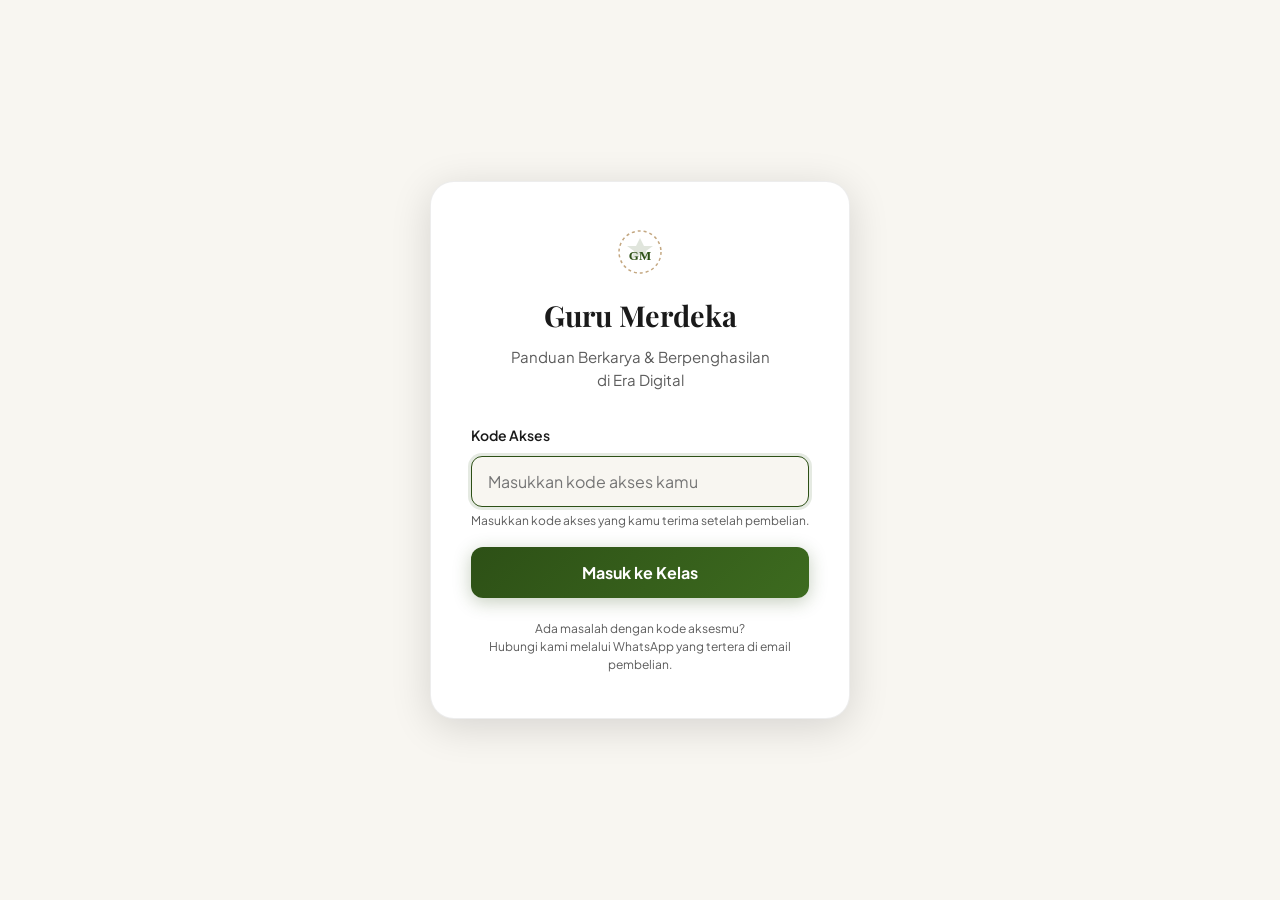
==== dashboard.html @ 417ed5d8 "Add files via upload" ====
<!DOCTYPE html>
<html lang="id" data-theme="light">
<head>
  <meta charset="UTF-8" />
  <meta name="viewport" content="width=device-width, initial-scale=1.0" />
  <title>Dashboard — Guru Merdeka</title>
  <link rel="icon" href="data:image/svg+xml,<svg xmlns='http://www.w3.org/2000/svg' viewBox='0 0 100 100'><rect width='100' height='100' rx='20' fill='%232D5016'/><text x='50' y='68' font-family='Georgia' font-size='42' font-weight='bold' fill='white' text-anchor='middle'>GM</text></svg>" type="image/svg+xml" />
  <link rel="preconnect" href="https://fonts.googleapis.com" />
  <link rel="preconnect" href="https://fonts.gstatic.com" crossorigin />
  <link href="https://fonts.googleapis.com/css2?family=Playfair+Display:ital,wght@0,400;0,600;0,700;1,400&family=Plus+Jakarta+Sans:wght@300;400;500;600;700&family=Amiri:wght@400;700&display=swap" rel="stylesheet" />
  <link rel="stylesheet" href="./css/style.css" />
</head>
<body>
<div class="app-layout">

  <!-- Sidebar overlay (mobile) -->
  <div class="sidebar-overlay" id="sidebarOverlay"></div>

  <!-- ── SIDEBAR ── -->
  <aside class="sidebar" id="sidebar">
    <div class="sidebar-header">
      <a href="./dashboard.html" class="sidebar-logo">
        <span class="sidebar-logo-icon">GM</span>
        <span>
          <span class="sidebar-logo-text">Guru Merdeka</span>
          <span class="sidebar-logo-sub">Panduan Berkarya & Berpenghasilan</span>
        </span>
      </a>
    </div>

    <div class="sidebar-progress-row">
      <div class="sidebar-progress-bar">
        <div class="sidebar-progress-fill" id="sidebarProgressFill"></div>
      </div>
      <span class="sidebar-progress-text" id="sidebarProgressText">0/8</span>
    </div>

    <nav class="sidebar-nav" id="sidebarNav"></nav>

    <div class="sidebar-footer">
      <button class="btn-dark-mode" id="darkModeToggle">🌙 Gelap</button>
      <button class="btn-logout" id="logoutBtn">Keluar</button>
    </div>
  </aside>

  <!-- ── MAIN ── -->
  <main class="main-content">

    <!-- Mobile header -->
    <header class="mobile-header">
      <a href="./dashboard.html" class="mobile-logo">
        <span style="width:28px;height:28px;background:linear-gradient(135deg,var(--primary),var(--secondary));border-radius:7px;display:flex;align-items:center;justify-content:center;color:white;font-family:var(--font-display);font-weight:700;font-size:12px;flex-shrink:0;">GM</span>
        Guru Merdeka
      </a>
      <button class="hamburger-btn" id="sidebarToggle" aria-label="Buka menu">
        <span></span><span></span><span></span>
      </button>
    </header>

    <!-- Hero section -->
    <div class="dashboard-hero">
      <h1 class="dash-greeting">Selamat datang, Guru Merdeka ✦</h1>
      <p class="dash-tagline">Perjalananmu dimulai dari sini. Satu chapter sehari, satu langkah lebih dekat.</p>

      <div class="dash-progress-card">
        <div class="progress-circle-wrap">
          <svg viewBox="0 0 58 58">
            <defs>
              <linearGradient id="pg" x1="0" y1="0" x2="1" y2="1">
                <stop offset="0%" stop-color="#2D5016"/>
                <stop offset="100%" stop-color="#8B6914"/>
              </linearGradient>
            </defs>
            <circle class="pc-bg"   cx="29" cy="29" r="23"/>
            <circle class="pc-fill" cx="29" cy="29" r="23" id="progressCircleFill"
              stroke="url(#pg)"
              stroke-dasharray="144.51"
              stroke-dashoffset="144.51"/>
          </svg>
        </div>
        <div class="progress-text-wrap">
          <div class="progress-count-big" id="progressCountText">0 / 8</div>
          <div class="progress-label-sm">chapter telah kamu selesaikan</div>
        </div>
      </div>
    </div>

    <!-- Body -->
    <div class="dashboard-body">

      <!-- Daily Quote -->
      <div class="daily-quote-card">
        <p class="dq-label">Renungan Hari Ini</p>
        <p class="dq-text" id="dailyQuoteText"></p>
        <p class="dq-source" id="dailyQuoteSource"></p>
      </div>

      <h2 class="section-heading">Daftar Chapter</h2>
      <div class="chapter-grid" id="chapterGrid"></div>

    </div>
  </main>
</div>

<script src="./js/config.js"></script>
<script src="./js/app.js"></script>
<script>initDashboard();</script>
</body>
</html>
---- css/style.css ----
@import url('https://fonts.googleapis.com/css2?family=Playfair+Display:ital,wght@0,400;0,600;0,700;1,400;1,600&family=Plus+Jakarta+Sans:wght@300;400;500;600;700&family=Amiri:ital,wght@0,400;0,700;1,400&display=swap');

/* =====================
   VARIABLES
   ===================== */
:root {
  --bg: #F8F6F1;
  --bg-alt: #F0EDE5;
  --primary: #2D5016;
  --primary-light: #3d6b1f;
  --secondary: #8B6914;
  --accent: #C4A882;
  --text: #1A1A1A;
  --text-secondary: #5C5C5C;
  --text-muted: #8A8A8A;
  --surface: #FFFFFF;
  --surface-alt: #FAFAF7;
  --border: rgba(0,0,0,0.07);
  --border-medium: rgba(0,0,0,0.12);
  --shadow-sm: 0 1px 4px rgba(0,0,0,0.05);
  --shadow: 0 2px 12px rgba(0,0,0,0.07);
  --shadow-md: 0 4px 24px rgba(0,0,0,0.1);
  --shadow-lg: 0 8px 40px rgba(0,0,0,0.14);
  --font-display: 'Playfair Display', Georgia, serif;
  --font-body: 'Plus Jakarta Sans', system-ui, sans-serif;
  --font-arabic: 'Amiri', 'Traditional Arabic', serif;
  --sidebar-width: 288px;
  --max-content: 720px;
  --header-height: 56px;
  --transition-fast: 0.15s ease;
  --transition: 0.25s ease;
  --transition-slow: 0.4s ease;
  --reading-progress: 0%;
}

[data-theme="dark"] {
  --bg: #171712;
  --bg-alt: #1E1E18;
  --primary: #4a8a26;
  --primary-light: #5a9a30;
  --surface: #242420;
  --surface-alt: #2A2A26;
  --text: #EDE8DF;
  --text-secondary: #A8A49C;
  --text-muted: #6A6A66;
  --border: rgba(255,255,255,0.07);
  --border-medium: rgba(255,255,255,0.12);
  --shadow-sm: 0 1px 4px rgba(0,0,0,0.3);
  --shadow: 0 2px 12px rgba(0,0,0,0.4);
  --shadow-md: 0 4px 24px rgba(0,0,0,0.5);
  --shadow-lg: 0 8px 40px rgba(0,0,0,0.6);
}

/* =====================
   RESET & BASE
   ===================== */
*, *::before, *::after { box-sizing: border-box; margin: 0; padding: 0; }
html { font-size: 16px; -webkit-text-size-adjust: 100%; scroll-behavior: smooth; }
body {
  font-family: var(--font-body);
  background: var(--bg);
  color: var(--text);
  line-height: 1.75;
  transition: background var(--transition), color var(--transition);
  min-height: 100vh;
}
img { max-width: 100%; display: block; }
a { color: var(--primary); text-decoration: none; transition: color var(--transition-fast); }
a:hover { color: var(--primary-light); }
button { cursor: pointer; font-family: var(--font-body); border: none; background: none; }
textarea, input { font-family: var(--font-body); }

/* =====================
   READING PROGRESS BAR
   ===================== */
.reading-progress {
  position: fixed;
  top: 0; left: 0;
  width: var(--reading-progress);
  height: 3px;
  background: linear-gradient(90deg, var(--primary), var(--secondary));
  z-index: 1000;
  transition: width 0.1s linear;
  pointer-events: none;
}

/* =====================
   LAYOUT
   ===================== */
.app-layout {
  display: flex;
  min-height: 100vh;
}

/* ── Sidebar ── */
.sidebar {
  width: var(--sidebar-width);
  background: var(--surface);
  border-right: 1px solid var(--border);
  position: fixed;
  top: 0; left: 0;
  height: 100vh;
  overflow-y: auto;
  z-index: 100;
  display: flex;
  flex-direction: column;
  transition: transform var(--transition);
  box-shadow: var(--shadow);
}

.sidebar-header {
  padding: 22px 20px 14px;
  border-bottom: 1px solid var(--border);
  flex-shrink: 0;
}

.sidebar-logo {
  display: flex;
  align-items: center;
  gap: 10px;
  text-decoration: none;
  margin-bottom: 2px;
}

.sidebar-logo-icon {
  width: 34px; height: 34px;
  background: linear-gradient(135deg, var(--primary), var(--secondary));
  border-radius: 8px;
  display: flex;
  align-items: center;
  justify-content: center;
  color: #fff;
  font-family: var(--font-display);
  font-weight: 700;
  font-size: 13px;
  flex-shrink: 0;
  letter-spacing: -0.5px;
}

.sidebar-logo-text {
  font-family: var(--font-display);
  font-weight: 700;
  font-size: 15px;
  color: var(--text);
  line-height: 1.2;
}

.sidebar-logo-sub {
  font-size: 10.5px;
  color: var(--text-secondary);
  margin-top: 1px;
  display: block;
  font-family: var(--font-body);
}

.sidebar-progress-row {
  display: flex;
  align-items: center;
  gap: 8px;
  padding: 10px 20px;
  background: var(--bg-alt);
  border-bottom: 1px solid var(--border);
  flex-shrink: 0;
}

.sidebar-progress-bar {
  flex: 1;
  height: 4px;
  background: var(--border-medium);
  border-radius: 2px;
  overflow: hidden;
}

.sidebar-progress-fill {
  height: 100%;
  background: linear-gradient(90deg, var(--primary), var(--secondary));
  border-radius: 2px;
  transition: width var(--transition-slow);
  width: 0%;
}

.sidebar-progress-text {
  font-size: 10.5px;
  color: var(--text-secondary);
  font-weight: 700;
  white-space: nowrap;
  min-width: 30px;
  text-align: right;
}

.sidebar-nav {
  flex: 1;
  padding: 10px 0;
  overflow-y: auto;
}

.sidebar-nav-item {
  display: flex;
  align-items: flex-start;
  gap: 11px;
  padding: 11px 20px;
  text-decoration: none;
  color: var(--text);
  transition: background var(--transition-fast);
  position: relative;
  cursor: pointer;
  border-left: 3px solid transparent;
}

.sidebar-nav-item:hover {
  background: var(--bg-alt);
}

.sidebar-nav-item.active {
  background: rgba(45,80,22,0.07);
  border-left-color: var(--primary);
}

.sidebar-nav-item.locked {
  opacity: 0.4;
  cursor: not-allowed;
  pointer-events: none;
}

.sidebar-nav-status {
  width: 20px; height: 20px;
  border-radius: 50%;
  display: flex;
  align-items: center;
  justify-content: center;
  font-size: 9px;
  font-weight: 800;
  flex-shrink: 0;
  margin-top: 1px;
}
.sidebar-nav-status.s-done   { background: var(--primary); color: #fff; }
.sidebar-nav-status.s-active { background: var(--secondary); color: #fff; }
.sidebar-nav-status.s-open   { background: var(--accent); color: #fff; font-size: 10px; }
.sidebar-nav-status.s-locked { background: var(--bg-alt); color: var(--text-muted); border: 1px solid var(--border-medium); }

.sidebar-nav-info { flex: 1; min-width: 0; }

.sidebar-nav-label {
  font-size: 10px;
  font-weight: 700;
  text-transform: uppercase;
  letter-spacing: 0.06em;
  color: var(--secondary);
  line-height: 1;
  margin-bottom: 2px;
}

.sidebar-nav-title {
  font-size: 12.5px;
  font-weight: 500;
  color: var(--text);
  line-height: 1.35;
  overflow: hidden;
  display: -webkit-box;
  -webkit-line-clamp: 2;
  -webkit-box-orient: vertical;
}

.sidebar-footer {
  padding: 14px 20px;
  border-top: 1px solid var(--border);
  display: flex;
  align-items: center;
  justify-content: space-between;
  flex-shrink: 0;
}

.btn-dark-mode {
  background: none;
  border: 1px solid var(--border-medium);
  border-radius: 7px;
  padding: 5px 10px;
  font-size: 11.5px;
  color: var(--text-secondary);
  display: flex;
  align-items: center;
  gap: 5px;
  transition: all var(--transition-fast);
}
.btn-dark-mode:hover { background: var(--bg-alt); color: var(--text); }

.btn-logout {
  font-size: 11.5px;
  color: var(--text-muted);
  padding: 5px 2px;
  transition: color var(--transition-fast);
}
.btn-logout:hover { color: #c0392b; }

/* ── Main content ── */
.main-content {
  flex: 1;
  margin-left: var(--sidebar-width);
  min-height: 100vh;
  display: flex;
  flex-direction: column;
}

/* ── Mobile header ── */
.mobile-header {
  display: none;
  align-items: center;
  justify-content: space-between;
  padding: 0 16px;
  height: var(--header-height);
  background: var(--surface);
  border-bottom: 1px solid var(--border);
  position: sticky;
  top: 0;
  z-index: 50;
  flex-shrink: 0;
}

.mobile-logo {
  display: flex;
  align-items: center;
  gap: 8px;
  font-family: var(--font-display);
  font-weight: 700;
  font-size: 15px;
  color: var(--text);
  text-decoration: none;
}

.hamburger-btn {
  padding: 7px;
  color: var(--text);
  display: flex;
  flex-direction: column;
  gap: 5px;
  background: none;
  border: none;
}
.hamburger-btn span {
  display: block;
  width: 22px; height: 2px;
  background: currentColor;
  border-radius: 1px;
  transition: all var(--transition-fast);
}

/* Overlay */
.sidebar-overlay {
  display: none;
  position: fixed;
  inset: 0;
  background: rgba(0,0,0,0.5);
  z-index: 99;
  opacity: 0;
  transition: opacity var(--transition);
}
.sidebar-overlay.visible { opacity: 1; }

/* =====================
   CHAPTER HEADER
   ===================== */
.chapter-header {
  background: var(--surface);
  border-bottom: 1px solid var(--border);
  padding: 44px 52px 36px;
  position: relative;
  overflow: hidden;
  flex-shrink: 0;
}
.chapter-header::after {
  content: '';
  position: absolute;
  top: -60px; right: -60px;
  width: 280px; height: 280px;
  background: radial-gradient(circle, rgba(45,80,22,0.05) 0%, transparent 65%);
  pointer-events: none;
}

.chapter-ornament {
  width: 44px; height: 44px;
  margin-bottom: 18px;
}

.chapter-number {
  font-size: 11px;
  font-weight: 700;
  text-transform: uppercase;
  letter-spacing: 0.14em;
  color: var(--secondary);
  margin-bottom: 8px;
}

.chapter-title {
  font-family: var(--font-display);
  font-size: clamp(1.5rem, 3.5vw, 2.25rem);
  font-weight: 700;
  color: var(--text);
  line-height: 1.2;
  margin-bottom: 14px;
}

.chapter-meta {
  display: flex;
  align-items: center;
  gap: 18px;
  font-size: 13px;
  color: var(--text-secondary);
  flex-wrap: wrap;
}

.chapter-meta-item {
  display: flex;
  align-items: center;
  gap: 5px;
}

/* =====================
   CHAPTER BODY
   ===================== */
.chapter-body {
  flex: 1;
  padding: 52px 52px 80px;
}

.content-wrap {
  max-width: var(--max-content);
  margin: 0 auto;
}

.content-wrap p {
  font-size: 1.05rem;
  line-height: 1.85;
  color: var(--text);
  margin-bottom: 1.3em;
}

.content-wrap h2 {
  font-family: var(--font-display);
  font-size: 1.5rem;
  font-weight: 700;
  color: var(--text);
  margin: 2.2em 0 0.7em;
  line-height: 1.25;
}

.content-wrap h3 {
  font-family: var(--font-display);
  font-size: 1.15rem;
  font-weight: 600;
  color: var(--primary);
  margin: 1.8em 0 0.55em;
  line-height: 1.3;
}

.content-wrap ul, .content-wrap ol {
  margin: 0.65em 0 1.3em 1.5em;
}

.content-wrap li {
  font-size: 1.05rem;
  line-height: 1.8;
  margin-bottom: 0.35em;
  color: var(--text);
}

.content-wrap strong { font-weight: 700; }
.content-wrap em { font-style: italic; }

.ornament-divider {
  text-align: center;
  margin: 2.2em 0;
  user-select: none;
  line-height: 1;
  letter-spacing: 0.6em;
  color: var(--accent);
  font-size: 8px;
}
.ornament-divider::before { content: '◆  ◆  ◆'; }

/* =====================
   COMPONENTS: QUOTE & HADIS
   ===================== */
.quote-box {
  background: linear-gradient(135deg, rgba(45,80,22,0.04), rgba(139,105,20,0.03));
  border-left: 4px solid var(--secondary);
  border-radius: 0 14px 14px 0;
  padding: 24px 28px;
  margin: 1.8em 0;
  position: relative;
}
.quote-box::before {
  content: '\201C';
  font-family: var(--font-display);
  font-size: 5rem;
  color: var(--secondary);
  opacity: 0.15;
  position: absolute;
  top: -10px; left: 10px;
  line-height: 1;
  font-style: italic;
}

.quote-arabic {
  font-family: var(--font-arabic);
  font-size: 1.5rem;
  line-height: 2.2;
  text-align: right;
  direction: rtl;
  color: var(--text);
  margin-bottom: 12px;
}

.quote-translation {
  font-size: 0.9375rem;
  color: var(--text-secondary);
  font-style: italic;
  line-height: 1.65;
  margin-bottom: 8px;
}

.quote-source {
  font-size: 0.8125rem;
  font-weight: 700;
  color: var(--secondary);
  text-align: right;
}

.hadis-box {
  background: rgba(196,168,130,0.1);
  border-left: 4px solid var(--accent);
  border-radius: 0 14px 14px 0;
  padding: 22px 28px;
  margin: 1.8em 0;
}

.hadis-arabic {
  font-family: var(--font-arabic);
  font-size: 1.35rem;
  line-height: 2.1;
  text-align: right;
  direction: rtl;
  color: var(--text);
  margin-bottom: 10px;
}

.hadis-translation {
  font-size: 0.9375rem;
  color: var(--text-secondary);
  font-style: italic;
  line-height: 1.65;
  margin-bottom: 8px;
}

.hadis-source {
  font-size: 0.8125rem;
  font-weight: 700;
  color: var(--secondary);
}

/* ── Callout boxes ── */
.callout {
  background: var(--surface);
  border: 1px solid var(--border);
  border-radius: 12px;
  padding: 18px 22px;
  margin: 1.8em 0;
  box-shadow: var(--shadow-sm);
}
.callout p { margin-bottom: 0 !important; }
.callout-label {
  font-size: 10.5px;
  font-weight: 700;
  text-transform: uppercase;
  letter-spacing: 0.1em;
  margin-bottom: 6px;
}
.callout.tip   { border-left: 4px solid var(--primary);   background: rgba(45,80,22,0.04);   }
.callout.tip   .callout-label { color: var(--primary); }
.callout.note  { border-left: 4px solid #3498db;          background: rgba(52,152,219,0.04); }
.callout.note  .callout-label { color: #2980b9; }
.callout.warn  { border-left: 4px solid var(--secondary); background: rgba(139,105,20,0.04); }
.callout.warn  .callout-label { color: var(--secondary); }

/* ── Highlight text ── */
.highlight-text {
  background: linear-gradient(135deg, rgba(45,80,22,0.06), rgba(139,105,20,0.05));
  border-radius: 12px;
  padding: 20px 26px;
  margin: 1.8em 0;
  font-family: var(--font-display);
  font-size: 1.1rem;
  font-style: italic;
  line-height: 1.65;
  color: var(--text);
  text-align: center;
  position: relative;
}

/* =====================
   REFLECTION BOX
   ===================== */
.reflection-box {
  background: var(--surface);
  border: 1px solid var(--border);
  border-radius: 16px;
  padding: 28px;
  margin: 2.2em 0;
  box-shadow: var(--shadow-sm);
}

.reflection-header {
  display: flex;
  align-items: center;
  gap: 12px;
  margin-bottom: 22px;
  padding-bottom: 16px;
  border-bottom: 1px solid var(--border);
}

.reflection-icon {
  width: 38px; height: 38px;
  background: linear-gradient(135deg, var(--primary), var(--secondary));
  border-radius: 9px;
  display: flex;
  align-items: center;
  justify-content: center;
  color: white;
  font-size: 16px;
  flex-shrink: 0;
}

.reflection-title {
  font-family: var(--font-display);
  font-size: 1.1rem;
  font-weight: 700;
  color: var(--text);
  line-height: 1.2;
}

.reflection-subtitle {
  font-size: 12px;
  color: var(--text-secondary);
  margin-top: 2px;
}

.reflection-item {
  margin-bottom: 20px;
}
.reflection-item:last-child { margin-bottom: 0; }

.reflection-question {
  font-size: 0.9375rem;
  font-weight: 600;
  color: var(--text);
  margin-bottom: 8px;
  line-height: 1.5;
}

.reflection-textarea {
  width: 100%;
  min-height: 96px;
  padding: 12px 14px;
  border: 1px solid var(--border-medium);
  border-radius: 10px;
  background: var(--bg);
  color: var(--text);
  font-size: 0.9375rem;
  line-height: 1.65;
  resize: vertical;
  transition: border-color var(--transition-fast), box-shadow var(--transition-fast);
  outline: none;
  display: block;
}
.reflection-textarea:focus {
  border-color: var(--primary);
  box-shadow: 0 0 0 3px rgba(45,80,22,0.1);
}
.reflection-textarea::placeholder { color: var(--text-muted); }

.save-indicator {
  font-size: 11px;
  color: var(--primary);
  display: none;
  align-items: center;
  gap: 4px;
  margin-top: 4px;
}
.save-indicator.show { display: flex; }

/* =====================
   CHECKLIST
   ===================== */
.checklist {
  background: var(--surface);
  border: 1px solid var(--border);
  border-radius: 14px;
  padding: 22px 24px;
  margin: 2em 0;
  box-shadow: var(--shadow-sm);
}

.checklist-title {
  font-size: 10.5px;
  font-weight: 700;
  text-transform: uppercase;
  letter-spacing: 0.1em;
  color: var(--text-secondary);
  margin-bottom: 14px;
}

.checklist-item {
  display: flex;
  align-items: flex-start;
  gap: 12px;
  padding: 10px 0;
  border-bottom: 1px solid var(--border);
}
.checklist-item:last-child { border-bottom: none; padding-bottom: 0; }

.checklist-item input[type="checkbox"] {
  appearance: none;
  -webkit-appearance: none;
  width: 20px; height: 20px;
  border: 2px solid var(--border-medium);
  border-radius: 5px;
  flex-shrink: 0;
  margin-top: 1px;
  cursor: pointer;
  transition: all var(--transition-fast);
  background: var(--bg);
  position: relative;
}
.checklist-item input[type="checkbox"]:checked {
  background: var(--primary);
  border-color: var(--primary);
}
.checklist-item input[type="checkbox"]:checked::after {
  content: '✓';
  position: absolute;
  top: 50%; left: 50%;
  transform: translate(-50%,-50%);
  color: white;
  font-size: 11px;
  font-weight: 800;
}

.checklist-item label {
  font-size: 0.9375rem;
  color: var(--text);
  cursor: pointer;
  line-height: 1.5;
  transition: color var(--transition-fast);
}
.checklist-item input[type="checkbox"]:checked + label {
  color: var(--text-secondary);
  text-decoration: line-through;
  text-decoration-color: var(--primary);
}

/* =====================
   SWOT BUILDER
   ===================== */
.swot-container {
  margin: 2.2em 0;
}

.swot-heading {
  text-align: center;
  margin-bottom: 20px;
}
.swot-heading h3 {
  font-family: var(--font-display);
  font-size: 1.25rem;
  font-weight: 700;
  color: var(--text);
  margin: 0 0 4px;
}
.swot-heading p {
  font-size: 0.875rem;
  color: var(--text-secondary);
  margin: 0;
}

.swot-grid {
  display: grid;
  grid-template-columns: 1fr 1fr;
  gap: 14px;
  margin-bottom: 14px;
}

.swot-q {
  background: var(--surface);
  border: 1px solid var(--border);
  border-radius: 13px;
  padding: 18px 18px 14px;
  box-shadow: var(--shadow-sm);
}

.swot-q-header {
  display: flex;
  align-items: center;
  gap: 8px;
  margin-bottom: 12px;
}

.swot-dot {
  width: 10px; height: 10px;
  border-radius: 50%;
  flex-shrink: 0;
}
.swot-dot.s { background: #27ae60; }
.swot-dot.w { background: #e74c3c; }
.swot-dot.o { background: #2980b9; }
.swot-dot.t { background: #f39c12; }

.swot-q-label {
  font-size: 11px;
  font-weight: 800;
  text-transform: uppercase;
  letter-spacing: 0.1em;
  color: var(--text);
  line-height: 1;
}
.swot-q-desc {
  font-size: 10px;
  color: var(--text-secondary);
}

.swot-items-list { min-height: 56px; }

.swot-row {
  display: flex;
  align-items: center;
  gap: 6px;
  margin-bottom: 6px;
}

.swot-input {
  flex: 1;
  font-size: 0.875rem;
  color: var(--text);
  background: var(--bg-alt);
  border: 1px solid var(--border);
  border-radius: 7px;
  padding: 7px 10px;
  outline: none;
  transition: border-color var(--transition-fast);
  min-height: 34px;
}
.swot-input:focus {
  border-color: var(--primary);
  box-shadow: 0 0 0 2px rgba(45,80,22,0.1);
}
.swot-input::placeholder { color: var(--text-muted); font-size: 12px; }

.swot-del-btn {
  color: var(--text-muted);
  padding: 4px 6px;
  border-radius: 5px;
  font-size: 13px;
  line-height: 1;
  flex-shrink: 0;
  transition: color var(--transition-fast);
}
.swot-del-btn:hover { color: #e74c3c; }

.swot-add-btn {
  width: 100%;
  margin-top: 6px;
  padding: 7px 10px;
  font-size: 12px;
  color: var(--text-secondary);
  background: none;
  border: 1px dashed var(--border-medium);
  border-radius: 7px;
  transition: all var(--transition-fast);
}
.swot-add-btn:hover {
  border-color: var(--primary);
  color: var(--primary);
  background: rgba(45,80,22,0.03);
}

.swot-view-btn {
  width: 100%;
  background: linear-gradient(135deg, var(--primary), var(--primary-light));
  color: white;
  border-radius: 11px;
  padding: 13px;
  font-size: 0.9375rem;
  font-weight: 700;
  transition: opacity var(--transition-fast);
  margin-top: 4px;
}
.swot-view-btn:hover { opacity: 0.88; }

/* =====================
   CHAPTER FOOTER
   ===================== */
.chapter-footer {
  padding: 44px 52px;
  background: var(--surface-alt);
  border-top: 1px solid var(--border);
  flex-shrink: 0;
}

.complete-btn {
  width: 100%;
  background: linear-gradient(135deg, var(--primary), var(--primary-light));
  color: white;
  border-radius: 14px;
  padding: 17px 32px;
  font-size: 1.0625rem;
  font-weight: 700;
  display: flex;
  align-items: center;
  justify-content: center;
  gap: 10px;
  transition: all var(--transition-fast);
  box-shadow: 0 4px 18px rgba(45,80,22,0.28);
  margin-bottom: 20px;
}
.complete-btn:hover:not(:disabled) {
  transform: translateY(-2px);
  box-shadow: 0 6px 26px rgba(45,80,22,0.38);
}
.complete-btn:active { transform: translateY(0); }
.complete-btn.done {
  background: linear-gradient(135deg, #229954, #27ae60);
  box-shadow: 0 4px 18px rgba(34,153,84,0.28);
  cursor: default;
}

.chapter-nav {
  display: grid;
  grid-template-columns: 1fr 1fr;
  gap: 12px;
}

.chapter-nav-btn {
  background: var(--surface);
  border: 1px solid var(--border);
  border-radius: 12px;
  padding: 15px 18px;
  display: flex;
  flex-direction: column;
  gap: 3px;
  text-decoration: none;
  color: var(--text);
  transition: all var(--transition-fast);
}
.chapter-nav-btn:hover {
  border-color: var(--primary);
  box-shadow: var(--shadow-sm);
  transform: translateY(-1px);
  color: var(--text);
}
.chapter-nav-btn.dir-next { text-align: right; }
.chapter-nav-btn.disabled { opacity: 0.35; pointer-events: none; }

.nav-dir-label {
  font-size: 10.5px;
  font-weight: 700;
  text-transform: uppercase;
  letter-spacing: 0.08em;
  color: var(--text-secondary);
}
.nav-chapter-title {
  font-size: 13px;
  font-weight: 600;
  color: var(--text);
  line-height: 1.35;
}

/* =====================
   DASHBOARD
   ===================== */
.dashboard-hero {
  background: var(--surface);
  border-bottom: 1px solid var(--border);
  padding: 48px 52px 36px;
  flex-shrink: 0;
}

.dash-greeting {
  font-family: var(--font-display);
  font-size: clamp(1.4rem, 3vw, 2rem);
  font-weight: 700;
  color: var(--text);
  margin-bottom: 5px;
}

.dash-tagline {
  font-size: 1rem;
  color: var(--text-secondary);
  margin-bottom: 26px;
}

.dash-progress-card {
  display: flex;
  align-items: center;
  gap: 22px;
  padding: 20px 22px;
  background: var(--bg-alt);
  border-radius: 14px;
  border: 1px solid var(--border);
  max-width: 420px;
}

.progress-circle-wrap svg {
  width: 58px; height: 58px;
  transform: rotate(-90deg);
}
.pc-bg  { fill: none; stroke: var(--border-medium); stroke-width: 6; }
.pc-fill { fill: none; stroke-width: 6; stroke-linecap: round; transition: stroke-dashoffset var(--transition-slow); }

.progress-text-wrap { flex: 1; }
.progress-count-big {
  font-family: var(--font-display);
  font-size: 1.75rem;
  font-weight: 700;
  color: var(--text);
  line-height: 1;
  margin-bottom: 3px;
}
.progress-label-sm {
  font-size: 0.875rem;
  color: var(--text-secondary);
}

.dashboard-body {
  padding: 40px 52px;
  flex: 1;
}

.section-heading {
  font-family: var(--font-display);
  font-size: 1.3rem;
  font-weight: 700;
  color: var(--text);
  margin-bottom: 18px;
}

/* Daily quote card */
.daily-quote-card {
  background: linear-gradient(135deg, var(--primary), #1e3a0a);
  border-radius: 20px;
  padding: 30px 32px;
  color: white;
  margin-bottom: 36px;
  position: relative;
  overflow: hidden;
}
.daily-quote-card::before {
  content: '\201C';
  font-family: var(--font-display);
  font-size: 8rem;
  position: absolute;
  top: -16px; right: 20px;
  opacity: 0.1;
  line-height: 1;
}
.dq-label {
  font-size: 10.5px;
  font-weight: 700;
  text-transform: uppercase;
  letter-spacing: 0.12em;
  opacity: 0.65;
  margin-bottom: 10px;
}
.dq-text {
  font-family: var(--font-display);
  font-size: 1.1rem;
  font-style: italic;
  line-height: 1.65;
  margin-bottom: 10px;
}
.dq-source {
  font-size: 0.8125rem;
  opacity: 0.65;
}

/* Chapter grid */
.chapter-grid {
  display: grid;
  grid-template-columns: repeat(auto-fill, minmax(260px, 1fr));
  gap: 15px;
}

.chapter-card {
  background: var(--surface);
  border: 1px solid var(--border);
  border-radius: 16px;
  padding: 22px;
  text-decoration: none;
  color: var(--text);
  display: flex;
  flex-direction: column;
  gap: 10px;
  transition: all var(--transition-fast);
  box-shadow: var(--shadow-sm);
  position: relative;
  overflow: hidden;
  animation: fadeUp 0.4s ease backwards;
}
.chapter-card:hover {
  box-shadow: var(--shadow-md);
  transform: translateY(-2px);
  border-color: var(--accent);
  color: var(--text);
}
.chapter-card.locked {
  opacity: 0.5;
  cursor: not-allowed;
  pointer-events: none;
}
.chapter-card.completed {
  border-color: rgba(45,80,22,0.25);
}
.chapter-card.completed::after {
  content: '✓';
  position: absolute;
  top: 14px; right: 14px;
  width: 22px; height: 22px;
  background: var(--primary);
  color: white;
  border-radius: 50%;
  display: flex;
  align-items: center;
  justify-content: center;
  font-size: 10px;
  font-weight: 800;
}

.card-label {
  font-size: 10px;
  font-weight: 700;
  text-transform: uppercase;
  letter-spacing: 0.1em;
  color: var(--secondary);
}

.card-title {
  font-family: var(--font-display);
  font-size: 1.0625rem;
  font-weight: 700;
  color: var(--text);
  line-height: 1.3;
}

.card-time {
  font-size: 12px;
  color: var(--text-secondary);
  display: flex;
  align-items: center;
  gap: 4px;
}

.card-status {
  font-size: 11px;
  font-weight: 600;
  padding: 4px 10px;
  border-radius: 20px;
  display: inline-flex;
  align-items: center;
  gap: 4px;
  margin-top: 2px;
  width: fit-content;
}
.card-status.done      { background: rgba(45,80,22,0.1);  color: var(--primary); }
.card-status.available { background: rgba(139,105,20,0.1); color: var(--secondary); }
.card-status.locked    { background: var(--bg-alt); color: var(--text-muted); }

/* =====================
   LOGIN PAGE
   ===================== */
.login-page {
  min-height: 100vh;
  display: flex;
  align-items: center;
  justify-content: center;
  background: var(--bg);
  padding: 24px;
}

.login-card {
  width: 100%;
  max-width: 420px;
  background: var(--surface);
  border-radius: 24px;
  padding: 48px 40px 44px;
  box-shadow: var(--shadow-lg);
  border: 1px solid var(--border);
  animation: fadeUp 0.5s ease;
}

.login-top {
  text-align: center;
  margin-bottom: 32px;
}

.login-logo-icon {
  width: 68px; height: 68px;
  background: linear-gradient(135deg, var(--primary), var(--secondary));
  border-radius: 18px;
  display: inline-flex;
  align-items: center;
  justify-content: center;
  color: white;
  font-family: var(--font-display);
  font-weight: 700;
  font-size: 26px;
  margin-bottom: 18px;
  box-shadow: 0 6px 24px rgba(45,80,22,0.3);
}

.login-title {
  font-family: var(--font-display);
  font-size: 1.8rem;
  font-weight: 700;
  color: var(--text);
  margin-bottom: 6px;
}

.login-subtitle {
  font-size: 0.9375rem;
  color: var(--text-secondary);
  line-height: 1.5;
}

.form-label {
  display: block;
  font-size: 0.875rem;
  font-weight: 600;
  color: var(--text);
  margin-bottom: 8px;
}

.form-input {
  width: 100%;
  padding: 14px 16px;
  border: 1px solid var(--border-medium);
  border-radius: 11px;
  background: var(--bg);
  color: var(--text);
  font-size: 1rem;
  outline: none;
  transition: border-color var(--transition-fast), box-shadow var(--transition-fast);
  margin-bottom: 6px;
}
.form-input:focus {
  border-color: var(--primary);
  box-shadow: 0 0 0 3px rgba(45,80,22,0.12);
}

.form-hint {
  font-size: 12px;
  color: var(--text-secondary);
  margin-bottom: 18px;
  line-height: 1.4;
}

.btn-login {
  width: 100%;
  background: linear-gradient(135deg, var(--primary), var(--primary-light));
  color: white;
  border-radius: 12px;
  padding: 15px;
  font-size: 1rem;
  font-weight: 700;
  transition: all var(--transition-fast);
  box-shadow: 0 4px 18px rgba(45,80,22,0.28);
}
.btn-login:hover {
  transform: translateY(-1px);
  box-shadow: 0 6px 22px rgba(45,80,22,0.38);
}

.login-error {
  background: rgba(231,76,60,0.08);
  border: 1px solid rgba(231,76,60,0.25);
  color: #c0392b;
  border-radius: 9px;
  padding: 12px 14px;
  font-size: 0.875rem;
  margin-top: 14px;
  display: none;
  line-height: 1.4;
}
.login-error.show { display: block; }

.login-footer-note {
  text-align: center;
  margin-top: 22px;
  font-size: 12px;
  color: var(--text-secondary);
  line-height: 1.5;
}

/* =====================
   COMPLETION OVERLAY
   ===================== */
.completion-overlay {
  position: fixed;
  inset: 0;
  background: rgba(0,0,0,0.55);
  z-index: 200;
  display: flex;
  align-items: center;
  justify-content: center;
  opacity: 0;
  pointer-events: none;
  transition: opacity var(--transition);
}
.completion-overlay.show {
  opacity: 1;
  pointer-events: auto;
}

.completion-card {
  background: var(--surface);
  border-radius: 24px;
  padding: 44px 40px;
  text-align: center;
  max-width: 380px;
  width: 92%;
  box-shadow: var(--shadow-lg);
  transform: scale(0.88);
  transition: transform 0.35s cubic-bezier(0.175,0.885,0.32,1.275);
}
.completion-overlay.show .completion-card { transform: scale(1); }

.completion-icon {
  width: 72px; height: 72px;
  background: linear-gradient(135deg, var(--primary), var(--secondary));
  border-radius: 50%;
  display: inline-flex;
  align-items: center;
  justify-content: center;
  color: white;
  font-size: 30px;
  margin-bottom: 16px;
  animation: popIn 0.5s 0.1s cubic-bezier(0.175,0.885,0.32,1.275) both;
}

.completion-title {
  font-family: var(--font-display);
  font-size: 1.5rem;
  font-weight: 700;
  color: var(--text);
  margin-bottom: 8px;
}

.completion-text {
  font-size: 0.9375rem;
  color: var(--text-secondary);
  line-height: 1.65;
  margin-bottom: 24px;
}

.completion-actions {
  display: flex;
  flex-direction: column;
  gap: 10px;
}

.btn-next-chapter {
  background: linear-gradient(135deg, var(--primary), var(--primary-light));
  color: white;
  border-radius: 11px;
  padding: 13px 28px;
  font-size: 1rem;
  font-weight: 700;
  transition: opacity var(--transition-fast);
  text-decoration: none;
  display: inline-block;
}
.btn-next-chapter:hover { opacity: 0.88; color: white; }

.btn-close-overlay {
  background: none;
  border: 1px solid var(--border-medium);
  border-radius: 11px;
  padding: 11px;
  font-size: 0.875rem;
  color: var(--text-secondary);
  transition: all var(--transition-fast);
}
.btn-close-overlay:hover { background: var(--bg-alt); color: var(--text); }

/* =====================
   ANIMATIONS
   ===================== */
@keyframes fadeUp {
  from { opacity: 0; transform: translateY(18px); }
  to   { opacity: 1; transform: translateY(0); }
}

@keyframes popIn {
  from { opacity: 0; transform: scale(0.5); }
  to   { opacity: 1; transform: scale(1); }
}

.chapter-card:nth-child(1) { animation-delay: 0.04s; }
.chapter-card:nth-child(2) { animation-delay: 0.08s; }
.chapter-card:nth-child(3) { animation-delay: 0.12s; }
.chapter-card:nth-child(4) { animation-delay: 0.16s; }
.chapter-card:nth-child(5) { animation-delay: 0.20s; }
.chapter-card:nth-child(6) { animation-delay: 0.24s; }
.chapter-card:nth-child(7) { animation-delay: 0.28s; }
.chapter-card:nth-child(8) { animation-delay: 0.32s; }

/* =====================
   RESPONSIVE
   ===================== */
@media (max-width: 768px) {
  .sidebar {
    transform: translateX(-100%);
    box-shadow: var(--shadow-lg);
  }
  .sidebar.open { transform: translateX(0); }
  .sidebar-overlay { display: block; }
  .mobile-header { display: flex; }
  .main-content { margin-left: 0; }

  .chapter-header { padding: 24px 20px 20px; }
  .chapter-body { padding: 24px 20px 60px; }
  .chapter-footer { padding: 24px 20px; }
  .dashboard-hero { padding: 24px 20px 22px; }
  .dashboard-body { padding: 24px 20px; }
  .swot-grid { grid-template-columns: 1fr; }
  .chapter-nav { grid-template-columns: 1fr; }
  .chapter-nav-btn.dir-next { text-align: left; }
  .login-card { padding: 32px 22px; }
  .chapter-grid { grid-template-columns: 1fr; }
}

@media (max-width: 420px) {
  .dash-progress-card { flex-direction: column; text-align: center; }
}

/* =====================
   PRINT
   ===================== */
@media print {
  .sidebar, .mobile-header, .reading-progress,
  .sidebar-overlay, .complete-btn, .chapter-nav,
  .completion-overlay { display: none !important; }
  .main-content { margin-left: 0 !important; }
  .chapter-body { padding: 0 !important; }
  body { background: white !important; color: black !important; }
  .quote-box, .hadis-box, .reflection-box { break-inside: avoid; }
}
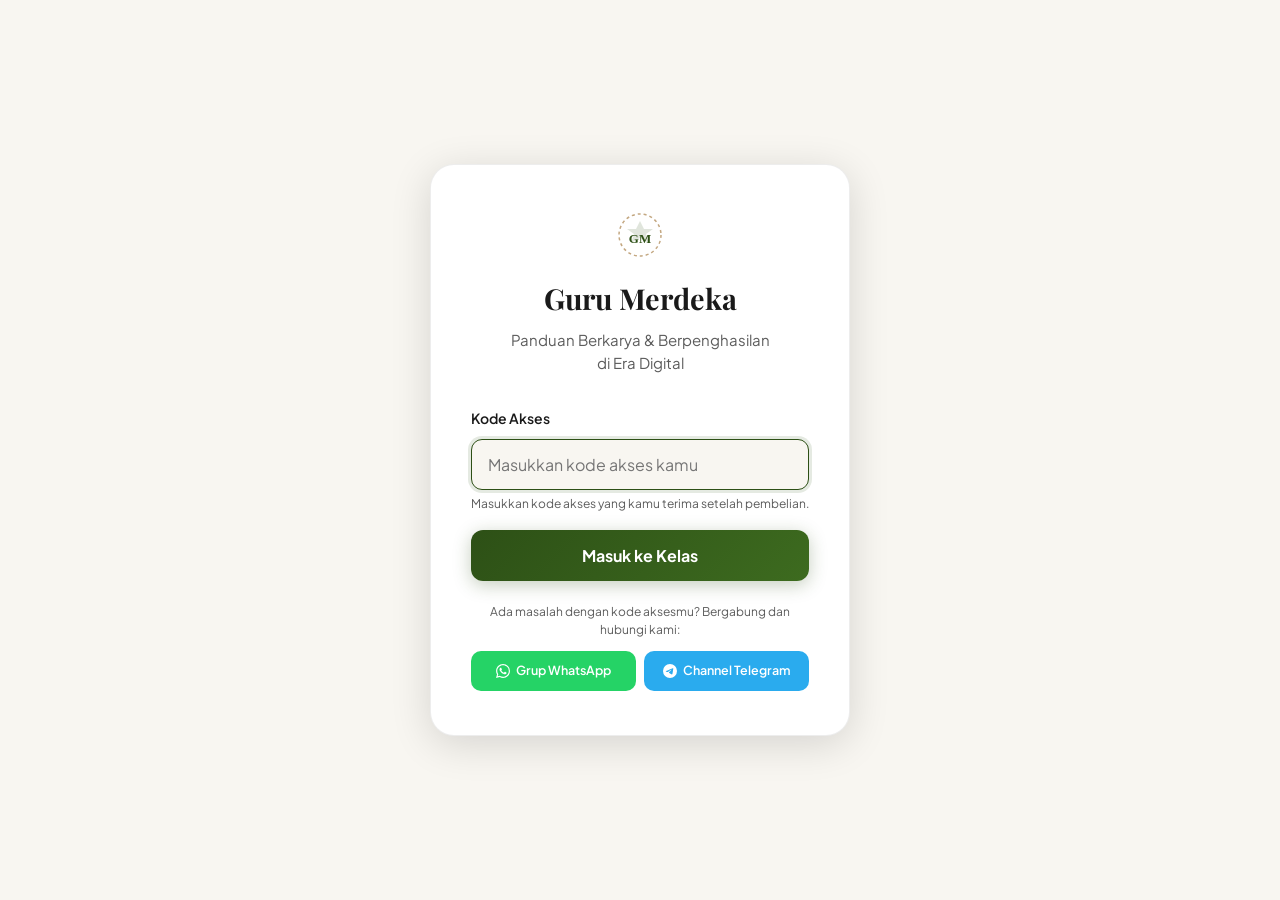
==== commit 792f56c8: "Add files via upload" ====
--- a/dashboard.html
+++ b/dashboard.html
@@ -4,7 +4,7 @@
   <meta charset="UTF-8" />
   <meta name="viewport" content="width=device-width, initial-scale=1.0" />
   <title>Dashboard — Guru Merdeka</title>
-  <link rel="icon" href="data:image/svg+xml,<svg xmlns='http://www.w3.org/2000/svg' viewBox='0 0 100 100'><rect width='100' height='100' rx='20' fill='%232D5016'/><text x='50' y='68' font-family='Georgia' font-size='42' font-weight='bold' fill='white' text-anchor='middle'>GM</text></svg>" type="image/svg+xml" />
+  <link rel="icon" href="assets/logo.png" type="image/png" />
   <link rel="preconnect" href="https://fonts.googleapis.com" />
   <link rel="preconnect" href="https://fonts.gstatic.com" crossorigin />
   <link href="https://fonts.googleapis.com/css2?family=Playfair+Display:ital,wght@0,400;0,600;0,700;1,400&family=Plus+Jakarta+Sans:wght@300;400;500;600;700&family=Amiri:wght@400;700&display=swap" rel="stylesheet" />
@@ -20,7 +20,7 @@
   <aside class="sidebar" id="sidebar">
     <div class="sidebar-header">
       <a href="./dashboard.html" class="sidebar-logo">
-        <span class="sidebar-logo-icon">GM</span>
+        <img src="assets/logo.png" alt="Guru Merdeka" style="width:36px;height:36px;border-radius:8px;object-fit:contain;background:#F5F0E8;" />
         <span>
           <span class="sidebar-logo-text">Guru Merdeka</span>
           <span class="sidebar-logo-sub">Panduan Berkarya & Berpenghasilan</span>
@@ -49,7 +49,7 @@
     <!-- Mobile header -->
     <header class="mobile-header">
       <a href="./dashboard.html" class="mobile-logo">
-        <span style="width:28px;height:28px;background:linear-gradient(135deg,var(--primary),var(--secondary));border-radius:7px;display:flex;align-items:center;justify-content:center;color:white;font-family:var(--font-display);font-weight:700;font-size:12px;flex-shrink:0;">GM</span>
+        <img src="assets/logo.png" alt="GM" style="width:28px;height:28px;border-radius:7px;object-fit:contain;background:#F5F0E8;" />
         Guru Merdeka
       </a>
       <button class="hamburger-btn" id="sidebarToggle" aria-label="Buka menu">
--- a/css/style.css
+++ b/css/style.css
@@ -219,7 +219,6 @@
 .sidebar-nav-item.locked {
   opacity: 0.4;
   cursor: not-allowed;
-  pointer-events: none;
 }
 
 .sidebar-nav-status {
@@ -262,12 +261,37 @@
 }
 
 .sidebar-footer {
-  padding: 14px 20px;
   border-top: 1px solid var(--border);
+  flex-shrink: 0;
+}
+.sidebar-community {
+  display: flex;
+  gap: 6px;
+  padding: 10px 16px 8px;
+}
+.sidebar-community-btn {
+  flex: 1;
+  display: inline-flex;
+  align-items: center;
+  justify-content: center;
+  gap: 5px;
+  padding: 7px 6px;
+  border-radius: 9px;
+  font-size: 11px;
+  font-weight: 600;
+  text-decoration: none;
+  transition: opacity 0.15s;
+  font-family: var(--font-body);
+}
+.sidebar-community-btn:hover { opacity: 0.82; }
+.sidebar-community-btn.wa { background: #25D366; color: #fff; }
+.sidebar-community-btn.tg { background: #2AABEE; color: #fff; }
+.sidebar-footer-actions {
   display: flex;
   align-items: center;
   justify-content: space-between;
-  flex-shrink: 0;
+  padding: 8px 16px 12px;
+  gap: 8px;
 }
 
 .btn-dark-mode {
@@ -352,9 +376,10 @@
   background: rgba(0,0,0,0.5);
   z-index: 99;
   opacity: 0;
+  pointer-events: none;
   transition: opacity var(--transition);
 }
-.sidebar-overlay.visible { opacity: 1; }
+.sidebar-overlay.visible { opacity: 1; pointer-events: auto; }
 
 /* =====================
    CHAPTER HEADER
@@ -1112,7 +1137,6 @@
 .chapter-card.locked {
   opacity: 0.5;
   cursor: not-allowed;
-  pointer-events: none;
 }
 .chapter-card.completed {
   border-color: rgba(45,80,22,0.25);
@@ -1419,7 +1443,7 @@
     box-shadow: var(--shadow-lg);
   }
   .sidebar.open { transform: translateX(0); }
-  .sidebar-overlay { display: block; }
+  .sidebar-overlay { display: block; pointer-events: none; }
   .mobile-header { display: flex; }
   .main-content { margin-left: 0; }
 
@@ -1451,3 +1475,8 @@
   body { background: white !important; color: black !important; }
   .quote-box, .hadis-box, .reflection-box { break-inside: avoid; }
 }
+
+.chapter-card.bonus {
+  border-color: var(--secondary);
+  background: linear-gradient(135deg, var(--surface) 80%, rgba(139,105,20,0.05));
+}
